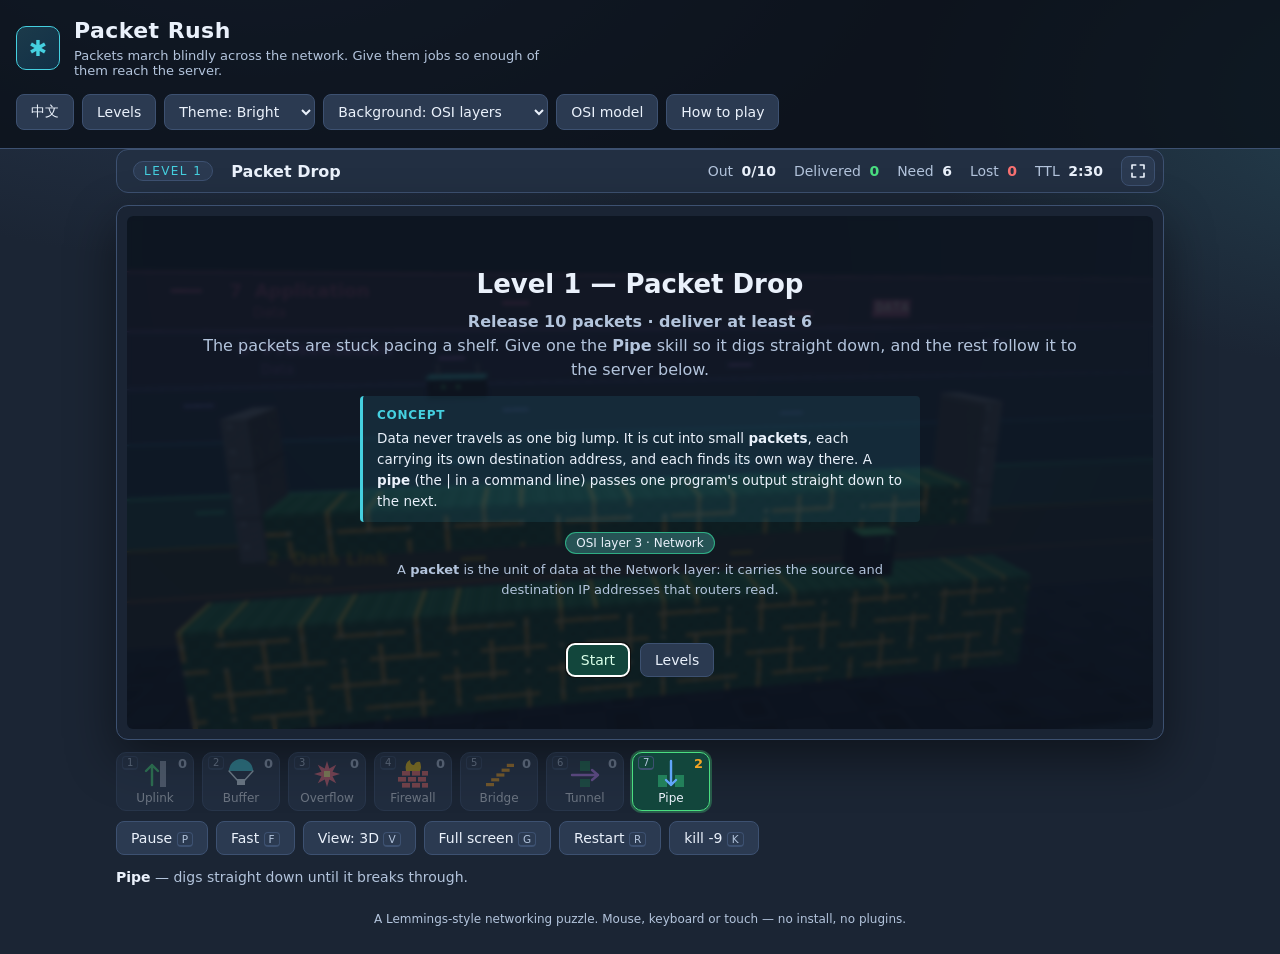
==== index.html @ 2b186463 "The protocol stack as the background The play area now sits on the OSI model by default: seven colou" ====
<!DOCTYPE html>
<html lang="en">
<head>
<meta charset="UTF-8">
<meta name="viewport" content="width=device-width, initial-scale=1.0, viewport-fit=cover">
<meta name="theme-color" content="#1b2534">
<meta name="mobile-web-app-capable" content="yes">
<meta name="apple-mobile-web-app-capable" content="yes">
<meta name="apple-mobile-web-app-status-bar-style" content="black-translucent">
<meta name="apple-mobile-web-app-title" content="Packet Rush">
<link rel="manifest" href="manifest.webmanifest">
<link rel="icon" href="icons/icon.svg" type="image/svg+xml">
<link rel="apple-touch-icon" href="icons/icon-180.png">
<title>Packet Rush — guide the packets to the server</title>
<link rel="stylesheet" href="css/base.css">
<link rel="stylesheet" href="css/game.css">
</head>
<body>

<header class="topbar">
  <div class="brand">
    <span class="logo">&#10033;</span>
    <div>
      <h1 data-t="app.title">Packet Rush</h1>
      <p data-t="app.tagline">Packets march blindly across the network. Give them jobs so enough of them reach the server.</p>
    </div>
  </div>
  <div class="topbar-actions">
    <button id="btn-lang" class="btn" title="Language / 语言">中文</button>
    <button id="btn-levels" class="btn" data-t="btn.levels">Levels</button>
    <label class="sr-only" for="theme-pick" data-t="theme.label">Theme</label>
    <select id="theme-pick" class="theme-pick" title="Theme">
      <option value="bright">Bright</option>
      <option value="dark">Dark</option>
      <option value="soft">Soft</option>
      <option value="energy">Energy</option>
      <option value="excited">Excited</option>
    </select>
    <label class="sr-only" for="backdrop-pick" data-t="bg.label">Background</label>
    <select id="backdrop-pick" class="theme-pick" title="Background">
      <option value="osi">OSI layers</option>
      <option value="tcpip">TCP/IP layers</option>
      <option value="datacentre">Data centre</option>
    </select>
    <button id="btn-osi" class="btn" data-t="btn.osi">OSI model</button>
    <button id="btn-help" class="btn" data-t="btn.help">How to play</button>
  </div>
</header>

<main class="rush">
  <div class="hud">
    <span id="hud-level" class="pill">Level 1</span>
    <strong id="hud-name" class="hud-name"></strong>
    <span class="hud-stat"><span data-t="hud.out">Out</span> <b id="hud-out">0</b></span>
    <span class="hud-stat"><span data-t="hud.in">Delivered</span> <b id="hud-in">0</b></span>
    <span class="hud-stat"><span data-t="hud.need">Need</span> <b id="hud-need">0</b></span>
    <span class="hud-stat"><span data-t="hud.lost">Lost</span> <b id="hud-lost">0</b></span>
    <span class="hud-stat"><span data-t="hud.ttl">TTL</span> <b id="hud-ttl">0:00</b></span>
    <button id="btn-full-hud" class="hud-full" type="button" title="Full screen" aria-label="Full screen">
      <svg viewBox="0 0 24 24" aria-hidden="true"><path class="fs-enter" d="M4 9V4h5M15 4h5v5M20 15v5h-5M9 20H4v-5"/><path class="fs-exit" d="M9 4v5H4M20 9h-5V4M15 20v-5h5M4 15h5v5"/></svg>
    </button>
  </div>

  <section class="stage rush-stage">
    <div id="viewport" class="viewport">
      <canvas id="world" width="800" height="400" aria-label="game world"></canvas>
      <canvas id="world3d" class="layer" width="800" height="400" aria-hidden="true" hidden></canvas>
      <canvas id="fx" class="layer fx" width="800" height="400" aria-hidden="true" hidden></canvas>
    </div>
    <div id="overlay" class="overlay hidden">
      <div class="overlay-card">
        <h2 id="ov-title"></h2>
        <p id="ov-goal"></p>
        <div id="ov-note" class="ov-note"></div>
        <div id="ov-osi" class="ov-osi"></div>
        <div id="ov-stats" class="ov-stats"></div>
        <div class="overlay-buttons">
          <button id="ov-primary" class="btn btn-primary"></button>
          <button id="ov-secondary" class="btn"></button>
        </div>
      </div>
    </div>
  </section>

  <div class="toolbar">
    <div id="skills" class="skills"></div>
    <div class="controls">
      <button id="btn-pause" class="btn ctl"><span data-t="ctl.pause">Pause</span> <kbd>P</kbd></button>
      <button id="btn-fast" class="btn ctl" aria-pressed="false"><span data-t="ctl.fast">Fast</span> <kbd>F</kbd></button>
      <button id="btn-view" class="btn ctl"><span>View: 3D</span> <kbd>V</kbd></button>
      <button id="btn-full" class="btn ctl" aria-pressed="false"><span data-t="ctl.full">Full screen</span> <kbd>G</kbd></button>
      <button id="btn-restart" class="btn ctl"><span data-t="ctl.restart">Restart</span> <kbd>R</kbd></button>
      <button id="btn-nuke" class="btn ctl nuke"><span data-t="ctl.nuke">kill -9</span> <kbd>K</kbd></button>
    </div>
  </div>

  <p id="skill-note" class="skill-note"></p>
  <p id="rotate-hint" class="rotate-hint" data-t="mobile.rotate">Turn your phone sideways for a bigger board.</p>
</main>

<dialog id="levels-dialog">
  <h2 data-t="levels.title">Levels</h2>
  <p class="muted" data-t="levels.sub">Deliver enough packets to unlock the next network.</p>
  <div id="level-list" class="level-list"></div>
  <form method="dialog"><button class="btn" data-t="btn.close">Close</button></form>
</dialog>

<dialog id="osi-dialog" class="osi-dialog">
  <h2 data-t="osi.title">The OSI model</h2>
  <p class="muted" data-t="osi.sub">Seven layers, each with one job. Data travels down the stack to be sent and back up to be received.</p>
  <ol id="osi-stack" class="osi-stack"></ol>
  <div id="osi-extra" class="osi-extra"></div>
  <h3 class="osi-h3" data-t="tcpip.title">The TCP/IP model</h3>
  <div class="tcpip-wrap"><table id="tcpip-table" class="tcpip-table"></table></div>
  <div id="tcpip-extra" class="osi-extra"></div>
  <div class="osi-source"><span data-t="osi.source">Background reading:</span><ul id="osi-links"></ul></div>
  <form method="dialog"><button class="btn" data-t="btn.close">Close</button></form>
</dialog>

<dialog id="help-dialog">
  <h2 data-t="help.title">How to play</h2>
  <p data-th="help.p1"></p>
  <p data-th="help.p2"></p>
  <p data-th="help.p3"></p>
  <div id="help-skills" class="help-skills"></div>
  <form method="dialog"><button class="btn" data-t="btn.close">Close</button></form>
</dialog>

<footer class="foot" data-t="foot.text">
  A Lemmings-style networking puzzle. Mouse, keyboard or touch &mdash; no install, no plugins.
</footer>

<script src="js/engine.js"></script>
<script src="js/levels.js"></script>
<script src="js/backdrop.js"></script>
<script src="js/layers.js"></script>
<script src="js/render3d.js"></script>
<script src="js/main.js"></script>
</body>
</html>
---- css/base.css ----
:root {
  /* bright is the default; body.theme-dark below restores the original night look */
  --bg: #1b2534;
  --panel: #222f42;
  --panel-2: #2b3a51;
  --line: #3d5171;
  --text: #eaf1fb;
  --muted: #b3c4dc;
  --cyan: #45d0e0;
  --green: #4ade80;
  --amber: #f5a524;
  --red: #f87171;
  --radius: 12px;
}

* { box-sizing: border-box; }

body {
  margin: 0;
  background:
    radial-gradient(1100px 600px at 20% -10%, #2b3c55 0%, transparent 60%),
    radial-gradient(900px 500px at 110% 10%, #24404f 0%, transparent 55%),
    var(--bg);
  color: var(--text);
  font-family: ui-sans-serif, system-ui, "Segoe UI", Roboto, sans-serif;
  min-height: 100vh;
}

h1, h2, h3 { margin: 0; line-height: 1.2; }
kbd {
  font: inherit;
  font-size: 0.75em;
  border: 1px solid var(--line);
  border-bottom-width: 2px;
  border-radius: 4px;
  padding: 0 4px;
  color: var(--muted);
}

/* ------------------------------------------------------------------ chrome */
body.theme-dark {
  --bg: #070b12;
  --panel: #101823;
  --panel-2: #16202e;
  --line: #24334a;
  --text: #dbe6f3;
  --muted: #8ea3bd;
  background:
    radial-gradient(1100px 600px at 20% -10%, #142033 0%, transparent 60%),
    radial-gradient(900px 500px at 110% 10%, #10202b 0%, transparent 55%),
    var(--bg);
}
body.theme-dark .stage { background: #0a0f18; }
body.theme-dark #board { background: #05080d; }

.topbar {
  display: flex;
  flex-wrap: wrap;
  gap: 16px;
  align-items: center;
  justify-content: space-between;
  padding: 18px clamp(16px, 4vw, 40px);
  border-bottom: 1px solid var(--line);
  background: rgba(9, 14, 22, 0.75);
}
.brand { display: flex; gap: 14px; align-items: center; }
.logo {
  display: grid;
  place-items: center;
  width: 44px; height: 44px;
  border-radius: 10px;
  background: linear-gradient(140deg, #1b3a4a, #123047);
  border: 1px solid var(--cyan);
  color: var(--cyan);
  font-size: 22px;
}
.topbar h1 { font-size: 22px; letter-spacing: 0.02em; }
.topbar p { margin: 4px 0 0; color: var(--muted); font-size: 13px; max-width: 60ch; }
.topbar-actions { display: flex; gap: 8px; flex-wrap: wrap; }

.btn {
  font: inherit;
  font-size: 14px;
  color: var(--text);
  background: var(--panel-2);
  border: 1px solid var(--line);
  border-radius: 8px;
  padding: 8px 14px;
  cursor: pointer;
  transition: border-color .15s, background .15s, transform .05s;
}
.btn:hover { border-color: var(--cyan); background: #1b2838; }
.btn:active { transform: translateY(1px); }
.btn-primary { background: #12463c; border-color: var(--green); color: #d9ffe9; }
.btn-primary:hover { background: #15594b; border-color: var(--green); }

/* ------------------------------------------------------------------- stage */
.shell {
  display: grid;
  grid-template-columns: minmax(320px, 560px) minmax(260px, 340px);
  gap: 22px;
  justify-content: center;
  align-items: start;
  padding: 22px clamp(12px, 3vw, 40px);
}
.stage {
  position: relative;
  background: #1a2434;
  border: 1px solid var(--line);
  border-radius: var(--radius);
  padding: 10px;
  box-shadow: 0 18px 50px rgba(0, 0, 0, .45);
}
#board {
  display: block;
  width: 100%;
  height: auto;
  aspect-ratio: 1 / 1;
  image-rendering: auto;
  border-radius: 6px;
  background: #1a2434;
  touch-action: none;
}

.overlay {
  position: absolute;
  inset: 10px;
  display: grid;
  place-items: center;
  overflow-y: auto;
  background: rgba(12, 18, 28, .86);
  border-radius: 6px;
  backdrop-filter: blur(2px);
}
.overlay.hidden { display: none; }
.overlay-card {
  text-align: center;
  padding: 20px;
  max-width: 92%;
  max-height: 100%;
  overflow-y: auto;
}
.overlay-card h2 { font-size: 26px; margin-bottom: 10px; }
.overlay-card p { color: var(--muted); margin: 0 0 14px; line-height: 1.5; }
.ov-stats {
  display: flex;
  gap: 18px;
  justify-content: center;
  margin-bottom: 16px;
  color: var(--text);
  font-size: 14px;
  flex-wrap: wrap;
}
.ov-stats b { color: var(--cyan); }
.overlay-buttons { display: flex; gap: 10px; justify-content: center; flex-wrap: wrap; }

/* ------------------------------------------------------------------- panel */
.panel {
  background: var(--panel);
  border: 1px solid var(--line);
  border-radius: var(--radius);
  padding: 18px;
  display: grid;
  gap: 16px;
  align-content: start;
}
.panel-head { display: grid; gap: 6px; }
.pill {
  justify-self: start;
  font-size: 11px;
  letter-spacing: .12em;
  text-transform: uppercase;
  color: var(--cyan);
  border: 1px solid #1d4653;
  background: #0e2530;
  border-radius: 999px;
  padding: 3px 10px;
}
.panel h2 { font-size: 19px; }

.gauges { display: grid; grid-template-columns: repeat(3, 1fr); gap: 8px; }
.gauge {
  background: var(--panel-2);
  border: 1px solid var(--line);
  border-radius: 10px;
  padding: 8px 10px;
  display: grid;
  gap: 2px;
}
.gauge-label { font-size: 11px; color: var(--muted); text-transform: uppercase; letter-spacing: .08em; }
.gauge strong { font-size: 18px; font-variant-numeric: tabular-nums; }
.gauge.warn strong { color: var(--red); }

.socket-state {
  font-size: 13px;
  padding: 8px 10px;
  border-radius: 8px;
  border: 1px dashed var(--line);
  color: var(--muted);
}
.socket-state.ready {
  border-style: solid;
  border-color: var(--green);
  color: #c9ffe0;
  background: #0f2e22;
}

.belt h3, .hint-box h3 {
  font-size: 11px;
  letter-spacing: .12em;
  text-transform: uppercase;
  color: var(--muted);
  margin-bottom: 8px;
}
.inventory { display: flex; flex-wrap: wrap; gap: 8px; }
.inventory .empty { color: var(--muted); font-size: 13px; }
.chip {
  display: flex;
  align-items: center;
  gap: 6px;
  font-size: 12px;
  background: var(--panel-2);
  border: 1px solid var(--line);
  border-radius: 999px;
  padding: 4px 10px 4px 4px;
}
.chip canvas { width: 22px; height: 22px; }
.chip b { color: var(--cyan); }

.hint-box {
  background: var(--panel-2);
  border: 1px solid var(--line);
  border-left: 3px solid var(--cyan);
  border-radius: 8px;
  padding: 10px 12px;
}
.hint-box p { margin: 0; font-size: 13px; line-height: 1.5; color: var(--text); }
.hint-box.live { border-left-color: var(--amber); background: #21201a; }

.toast {
  margin: 0;
  min-height: 18px;
  font-size: 13px;
  color: var(--green);
  transition: opacity .3s;
}
.panel-buttons { display: flex; gap: 8px; }
.panel-buttons .btn { flex: 1; }

/* --------------------------------------------------------------- touch pad */
.dpad { display: none; justify-content: center; padding: 2px 0 4px; }
.dpad-row { display: flex; gap: 10px; }
.dpad-btn {
  width: 62px; height: 62px;
  font-size: 20px;
  color: var(--text);
  background: var(--panel-2);
  border: 1px solid var(--line);
  border-radius: 12px;
  cursor: pointer;
  touch-action: manipulation;
}
.dpad-btn:active { background: #22344a; }

/* ---------------------------------------------------------------- dialogs */
dialog {
  border: 1px solid var(--line);
  border-radius: var(--radius);
  background: var(--panel);
  color: var(--text);
  max-width: 640px;
  width: calc(100% - 32px);
  padding: 22px;
}
dialog::backdrop { background: rgba(4, 7, 12, .72); }
dialog h2 { margin-bottom: 8px; }
dialog p { color: var(--muted); line-height: 1.55; font-size: 14px; }
dialog p strong { color: var(--text); }
.muted { color: var(--muted); }

.level-list { display: grid; grid-template-columns: repeat(auto-fill, minmax(150px, 1fr)); gap: 10px; margin: 14px 0 18px; }
.level-card {
  text-align: left;
  background: var(--panel-2);
  border: 1px solid var(--line);
  border-radius: 10px;
  padding: 10px 12px;
  cursor: pointer;
  color: var(--text);
  font: inherit;
}
.level-card:hover:not(:disabled) { border-color: var(--cyan); }
.level-card:disabled { opacity: .45; cursor: not-allowed; }
.level-card .n { font-size: 11px; color: var(--muted); letter-spacing: .1em; text-transform: uppercase; }
.level-card .t { display: block; font-size: 14px; margin: 2px 0 4px; }
.level-card .best { font-size: 11px; color: var(--green); }

.legend { display: grid; grid-template-columns: repeat(auto-fill, minmax(190px, 1fr)); gap: 10px; margin: 16px 0; }
.legend-item { display: flex; gap: 10px; align-items: center; font-size: 12.5px; }
.legend-item canvas { width: 34px; height: 34px; border-radius: 6px; flex: none; }
.legend-item span b { display: block; color: var(--text); }
.legend-item span { color: var(--muted); line-height: 1.35; }

.foot {
  text-align: center;
  color: var(--muted);
  font-size: 12px;
  padding: 8px 16px 28px;
}

@media (max-width: 900px) {
  .shell { grid-template-columns: minmax(0, 560px); }
  .dpad { display: flex; flex-direction: column; align-items: center; gap: 10px; }
}

/* ------------------------------------------------------------- build spec */
.spec-list { display: grid; gap: 6px; }
.spec-row {
  display: flex;
  align-items: center;
  gap: 8px;
  font-size: 12.5px;
  padding: 3px 8px 3px 3px;
  border: 1px solid var(--line);
  border-radius: 8px;
  background: var(--panel-2);
}
.spec-row canvas { width: 26px; height: 26px; flex: none; }
.spec-row .n { flex: 1; }
.spec-row .q { font-variant-numeric: tabular-nums; color: var(--muted); }
.spec-row.done { border-color: #1f6f4a; background: #10261f; }
.spec-row.done .q { color: var(--green); }
.spec-row.done .n { color: #c9ffe0; }

.toast.bad { color: var(--red); }

/* -------------------------------------------------------- win boot screen */
.boot {
  text-align: left;
  font: 13px/1.5 ui-monospace, SFMono-Regular, Menlo, monospace;
  color: var(--green);
  background: #04120b;
  border: 1px solid #1f6f4a;
  border-radius: 8px;
  padding: 12px 14px;
  margin: 0 auto 14px;
  max-width: 380px;
  min-height: 120px;
  max-height: 34vh;
  white-space: pre-wrap;
  overflow: auto;
}
.boot.hidden { display: none; }
.overlay-card .stars, .stars { margin: 0 0 12px; font-size: 22px; letter-spacing: 4px; color: var(--amber); min-height: 26px; }
.level-card .stars { color: var(--amber); font-size: 13px; letter-spacing: 2px; margin: 0; min-height: 0; }

/* --------------------------------------------------------------- full screen */
body.fs { overflow: hidden; }
body.fs .topbar { padding: 8px clamp(12px, 3vw, 28px); }
body.fs .topbar p { display: none; }
body.fs .topbar h1 { font-size: 17px; }
body.fs .logo { width: 34px; height: 34px; font-size: 17px; }
body.fs .foot { display: none; }
body.fs .shell {
  grid-template-columns: auto minmax(260px, 340px);
  align-items: center;
  justify-content: center;
  gap: 16px;
  padding: 12px clamp(10px, 2vw, 28px);
}
body.fs .stage { padding: 8px; }
body.fs #board {
  width: auto;
  max-width: none;
  height: min(calc(100vh - 116px), calc(100vw - 420px));
}
body.fs .panel { max-height: calc(100vh - 96px); overflow-y: auto; }

@media (max-width: 900px) {
  body.fs { overflow: auto; }
  body.fs .shell { grid-template-columns: minmax(0, 1fr); }
  body.fs #board { height: min(calc(100vh - 300px), calc(100vw - 44px)); }
  body.fs .panel { max-height: none; }
}

/* ------------------------------------------------------- knowledge cards */
.note-box .field-note { font-size: 12.5px; line-height: 1.55; color: var(--muted); }
.field-note.filled {
  color: var(--text);
  background: var(--panel-2);
  border: 1px solid var(--line);
  border-left: 3px solid var(--amber);
  border-radius: 8px;
  padding: 9px 11px;
}
.field-note .fn-head { display: flex; align-items: center; gap: 8px; margin-bottom: 5px; }
.field-note .fn-head canvas { width: 26px; height: 26px; flex: none; }
.field-note .fn-head b { color: var(--amber); font-size: 13px; }

.know-list { display: grid; gap: 16px; margin: 14px 0 18px; max-height: 60vh; overflow-y: auto; }
.know-group h3 {
  font-size: 11px; letter-spacing: .12em; text-transform: uppercase;
  color: var(--cyan); margin-bottom: 8px;
}
.know-row {
  display: flex; gap: 12px; align-items: flex-start;
  padding: 9px 0; border-top: 1px solid var(--line);
}
.know-row canvas { width: 38px; height: 38px; flex: none; }
.know-row .kn { font-size: 13px; }
.know-row .kn b { display: block; color: var(--text); margin-bottom: 3px; }
.know-row .kn span { color: var(--muted); line-height: 1.55; font-size: 12.5px; }

/* ------------------------------------------------------- knowledge check */
.quiz { text-align: left; max-width: 420px; margin: 0 auto 14px; }
.quiz h3 { font-size: 11px; letter-spacing: .12em; text-transform: uppercase; color: var(--cyan); margin-bottom: 8px; }
.quiz .q { font-size: 13px; color: var(--text); line-height: 1.55; margin: 0 0 10px; }
.quiz-options { display: grid; gap: 6px; }
.quiz-options .btn { text-align: left; }
.quiz-options .btn.right { border-color: var(--green); background: #10261f; }
.quiz-options .btn.wrong { border-color: var(--red); background: #2a1414; }
.quiz-verdict { font-size: 12.5px; margin: 10px 0 0; color: var(--muted); }

body.lang-zh .boot { font-family: ui-monospace, "Noto Sans Mono CJK SC", monospace; }
---- css/game.css ----
/* Packet Rush — layered on top of base.css, which supplies the top bar,
   buttons, dialogs and the overlay. The colours are re-declared here as five
   themes (body.rush-<name>) so the page chrome follows the same palette the
   canvas is drawn with in js/main.js. */

body.rush-bright {
  --bg: #1b2534; --panel: #222f42; --panel-2: #2b3a51; --line: #3d5171;
  --text: #eaf1fb; --muted: #b3c4dc;
  --cyan: #45d0e0; --green: #4ade80; --amber: #f5a524; --red: #f87171;
  --glow-1: #2b3c55; --glow-2: #24404f; --bar: rgba(9, 14, 22, .75); --stage: #1a2434;
  --hover: #1b2838; --primary: #12463c; --primary-hover: #15594b; --primary-text: #d9ffe9;
  --overlay: rgba(12, 18, 28, .86); --backdrop: rgba(4, 7, 12, .72); --logo: linear-gradient(140deg, #1b3a4a, #123047);
  color-scheme: dark;
}
body.rush-dark {
  --bg: #070b12; --panel: #101823; --panel-2: #16202e; --line: #24334a;
  --text: #dbe6f3; --muted: #8ea3bd;
  --cyan: #45d0e0; --green: #4ade80; --amber: #f5a524; --red: #f87171;
  --glow-1: #142033; --glow-2: #10202b; --bar: rgba(4, 7, 12, .8); --stage: #0a0f18;
  --hover: #131d2b; --primary: #0f3a31; --primary-hover: #124a3e; --primary-text: #d9ffe9;
  --overlay: rgba(5, 8, 13, .88); --backdrop: rgba(0, 0, 0, .75); --logo: linear-gradient(140deg, #13303d, #0c2233);
  color-scheme: dark;
}
/* soft: pastel lavender, mint and peach on a pale ground */
body.rush-soft {
  --bg: #f3f0fa; --panel: #ffffff; --panel-2: #f1ecf8; --line: #dcd3ec;
  --text: #3b3552; --muted: #756d8f;
  --cyan: #6f8fe0; --green: #3fa37b; --amber: #d2803f; --red: #d0677a;
  --glow-1: #e6ecff; --glow-2: #fde6ee; --bar: rgba(255, 255, 255, .8); --stage: #ffffff;
  --hover: #ebe6fa; --primary: #dcf3e9; --primary-hover: #cbeedf; --primary-text: #1f5a42;
  --overlay: rgba(250, 248, 255, .9); --backdrop: rgba(60, 50, 90, .35); --logo: linear-gradient(140deg, #e3e9ff, #fbe3ee);
  color-scheme: light;
}
/* energy: deep teal with lime and hot orange */
body.rush-energy {
  --bg: #0c1c28; --panel: #122a3a; --panel-2: #183850; --line: #2a5878;
  --text: #f2faff; --muted: #a6c6dc;
  --cyan: #22d3ee; --green: #a3e635; --amber: #ff8f2e; --red: #ff4d6d;
  --glow-1: #10405a; --glow-2: #3b2a10; --bar: rgba(6, 20, 30, .8); --stage: #0f2433;
  --hover: #163247; --primary: #3a2508; --primary-hover: #4d3109; --primary-text: #ffe2c2;
  --overlay: rgba(8, 22, 32, .88); --backdrop: rgba(2, 10, 16, .75); --logo: linear-gradient(140deg, #ff8f2e, #22d3ee);
  color-scheme: dark;
}
/* excited: neon party, magenta and electric yellow on violet */
body.rush-excited {
  --bg: #170a2b; --panel: #221040; --panel-2: #2e1656; --line: #5a2a8e;
  --text: #fff0fb; --muted: #d4b4ea;
  --cyan: #ff4fd8; --green: #3dfcb4; --amber: #ffe14d; --red: #ff5470;
  --glow-1: #4a1570; --glow-2: #6b1450; --bar: rgba(20, 6, 38, .8); --stage: #1d0c36;
  --hover: #3a1a66; --primary: #4a1150; --primary-hover: #5e1666; --primary-text: #ffe0fa;
  --overlay: rgba(22, 8, 42, .88); --backdrop: rgba(10, 2, 22, .75); --logo: linear-gradient(140deg, #ff4fd8, #ffe14d);
  color-scheme: dark;
}

body[class*="rush-"] {
  background:
    radial-gradient(1100px 600px at 20% -10%, var(--glow-1) 0%, transparent 60%),
    radial-gradient(900px 500px at 110% 10%, var(--glow-2) 0%, transparent 55%),
    var(--bg);
  transition: background-color .3s ease, color .3s ease;
}
body[class*="rush-"] .topbar { background: var(--bar); }
body[class*="rush-"] .logo { background: var(--logo); }
body[class*="rush-"] .stage { background: var(--stage); }
body[class*="rush-"] .overlay { background: var(--overlay); }
body[class*="rush-"] .btn:hover { background: var(--hover); }
body[class*="rush-"] .btn-primary { background: var(--primary); color: var(--primary-text); }
body[class*="rush-"] .btn-primary:hover { background: var(--primary-hover); }
body[class*="rush-"] dialog::backdrop { background: var(--backdrop); }
body.rush-soft .stage { box-shadow: 0 18px 50px rgba(90, 70, 140, .18); }
body.rush-excited .logo { color: #170a2b; }

.theme-pick {
  font: inherit;
  font-size: 14px;
  color: var(--text);
  background: var(--panel-2);
  border: 1px solid var(--line);
  border-radius: 8px;
  padding: 8px 10px;
  cursor: pointer;
}
.theme-pick:hover, .theme-pick:focus-visible { border-color: var(--cyan); outline: none; }
.theme-pick option { background: var(--panel); color: var(--text); }

.rush {
  max-width: 1080px;
  margin: 0 auto;
  padding: 0 16px 16px;
  display: grid;
  gap: 12px;
}

.hud {
  display: flex;
  flex-wrap: wrap;
  align-items: center;
  gap: 8px 18px;
  background: var(--panel);
  border: 1px solid var(--line);
  border-radius: var(--radius);
  padding: 10px 16px;
  font-size: 14px;
}
.hud-name { font-size: 16px; margin-right: auto; }
.hud-stat { color: var(--muted); white-space: nowrap; }
.hud-stat b { color: var(--text); font-variant-numeric: tabular-nums; margin-left: 4px; }
#hud-in { color: var(--green); }
#hud-lost { color: var(--red); }
.pill {
  background: var(--panel-2);
  border: 1px solid var(--line);
  border-radius: 999px;
  padding: 2px 10px;
  font-size: 12px;
  color: var(--cyan);
}

.rush-stage { position: relative; padding: 10px; border-radius: var(--radius); }
.viewport { position: relative; }
.viewport .layer {
  position: absolute;
  inset: 0;
  width: 100%;
  height: 100%;
  border-radius: 6px;
}
.viewport .fx { pointer-events: none; }
#world3d { cursor: crosshair; touch-action: none; }
#world3d.orbiting { cursor: grabbing; }
body.view-3d #world { visibility: hidden; }
#world {
  display: block;
  width: 100%;
  height: auto;
  aspect-ratio: 2 / 1;
  border-radius: 6px;
  image-rendering: pixelated;
  cursor: crosshair;
  touch-action: manipulation;
}

.ov-note {
  text-align: left;
  max-width: 560px;
  margin: 0 auto 14px;
  padding: 10px 14px;
  border-left: 3px solid var(--cyan);
  background: color-mix(in srgb, var(--cyan) 10%, transparent);
  border-radius: 4px;
  font-size: 13.5px;
  line-height: 1.55;
  color: var(--text);
}
.ov-note:empty { display: none; }
.ov-note h4 { margin: 0 0 4px; font-size: 12px; letter-spacing: .06em; text-transform: uppercase; color: var(--cyan); }

.toolbar {
  display: flex;
  flex-wrap: wrap;
  gap: 10px;
  justify-content: space-between;
  align-items: stretch;
}
.skills { display: flex; flex-wrap: wrap; gap: 8px; }
.skill {
  position: relative;
  display: grid;
  justify-items: center;
  gap: 2px;
  width: 78px;
  padding: 6px 4px 5px;
  font: inherit;
  font-size: 12px;
  color: var(--text);
  background: var(--panel-2);
  border: 1px solid var(--line);
  border-radius: 10px;
  cursor: pointer;
}
.skill canvas { width: 30px; height: 30px; image-rendering: pixelated; }
.skill .count {
  position: absolute; top: 3px; right: 6px;
  font-weight: 700; font-size: 13px; color: var(--amber);
  font-variant-numeric: tabular-nums;
}
.skill kbd { position: absolute; top: 3px; left: 5px; font-size: 10px; }
.skill:hover { border-color: var(--cyan); }
.skill.selected { border-color: var(--green); background: var(--primary); box-shadow: 0 0 0 2px color-mix(in srgb, var(--green) 30%, transparent); }
.skill.empty { opacity: .38; }
.skill.empty .count { color: var(--muted); }

.controls { display: flex; flex-wrap: wrap; gap: 8px; align-items: center; }
.ctl[aria-pressed="true"] { border-color: var(--amber); color: var(--amber); }
.nuke:hover { border-color: var(--red); color: var(--red); }
.nuke.armed { border-color: var(--red); background: color-mix(in srgb, var(--red) 22%, var(--panel)); color: var(--text); }

.skill-note {
  margin: 0;
  min-height: 1.5em;
  color: var(--muted);
  font-size: 14px;
  line-height: 1.5;
}
.skill-note b { color: var(--text); }

.ov-osi { display: flex; flex-wrap: wrap; gap: 6px; justify-content: center; margin: -4px auto 14px; max-width: 560px; }
.ov-osi:empty { display: none; }
.osi-chip {
  font: inherit; font-size: 12px; cursor: pointer;
  color: var(--text);
  background: color-mix(in srgb, var(--layer) 22%, var(--panel));
  border: 1px solid color-mix(in srgb, var(--layer) 70%, transparent);
  border-radius: 999px;
  padding: 3px 10px;
}
.osi-chip:hover, .osi-chip:focus-visible { background: color-mix(in srgb, var(--layer) 38%, var(--panel)); outline: none; }
.ov-osi-why { flex-basis: 100%; margin: 4px 0 0; font-size: 13px; color: var(--muted); line-height: 1.5; }

.osi-dialog { max-width: 720px; }
.osi-stack { list-style: none; margin: 14px 0; padding: 0; display: grid; gap: 6px; }
.osi-layer {
  display: grid;
  grid-template-columns: 44px minmax(0, 1fr);
  gap: 12px;
  align-items: start;
  padding: 10px 12px;
  border-radius: 10px;
  background: color-mix(in srgb, var(--layer) 14%, var(--panel-2));
  border: 1px solid color-mix(in srgb, var(--layer) 45%, transparent);
  border-left: 4px solid var(--layer);
}
.osi-layer.focus { box-shadow: 0 0 0 2px var(--layer); }
.osi-num {
  display: grid; place-items: center;
  width: 36px; height: 36px; border-radius: 8px;
  font-weight: 700; font-size: 17px; font-variant-numeric: tabular-nums;
  background: var(--layer); color: #0b1020;
}
.osi-head { display: flex; flex-wrap: wrap; gap: 4px 10px; align-items: baseline; }
.osi-head strong { font-size: 15px; }
.osi-pdu { font-size: 11px; letter-spacing: .06em; text-transform: uppercase; color: var(--muted); }
.osi-job { margin: 3px 0 2px; font-size: 13.5px; color: var(--text); line-height: 1.45; }
.osi-eg { font-size: 12px; color: var(--muted); font-family: ui-monospace, "SFMono-Regular", Menlo, monospace; }
.osi-levels { margin-top: 5px; display: flex; flex-wrap: wrap; gap: 5px; }
.osi-levels span { font-size: 11.5px; padding: 1px 8px; border-radius: 999px; border: 1px solid var(--line); color: var(--muted); }
.osi-extra { display: grid; gap: 8px; font-size: 13.5px; line-height: 1.55; color: var(--muted); }
.osi-extra p { margin: 0; }
.osi-extra b { color: var(--text); }
.osi-h3 { margin: 18px 0 8px; font-size: 16px; }
.tcpip-wrap { overflow-x: auto; margin-bottom: 10px; }
.tcpip-table { width: 100%; border-collapse: collapse; font-size: 13px; }
.tcpip-table th, .tcpip-table td { text-align: left; padding: 7px 8px; border-bottom: 1px solid var(--line); vertical-align: top; }
.tcpip-table th { font-size: 11px; letter-spacing: .06em; text-transform: uppercase; color: var(--muted); font-weight: 600; }
.tcpip-table td:first-child { font-weight: 600; color: var(--text); white-space: nowrap; }
.tcpip-table td { color: var(--muted); }
.tcpip-table .osi-dots { display: flex; gap: 3px; }
.tcpip-table .osi-dots span {
  display: grid; place-items: center; width: 20px; height: 20px; border-radius: 5px;
  font-size: 11px; font-weight: 700; color: #0b1020; background: var(--layer);
}
.osi-source { font-size: 13px; margin-top: 14px; color: var(--muted); }
.osi-source ul { margin: 4px 0 0; padding-left: 18px; }
.osi-source a { color: var(--cyan); word-break: break-word; }

.help-skills { display: grid; gap: 8px; margin: 10px 0 16px; }
.help-skill { display: grid; grid-template-columns: 34px 1fr; gap: 10px; align-items: center; font-size: 13.5px; color: var(--muted); }
.help-skill canvas { width: 30px; height: 30px; image-rendering: pixelated; }
.help-skill b { color: var(--text); }

.level-card .lv-best { font-size: 12px; color: var(--muted); }
.level-card.locked { opacity: .45; cursor: not-allowed; }

@media (max-width: 640px) {
  .skill { width: 64px; font-size: 11px; }
  .hud { font-size: 13px; gap: 6px 12px; }
}

.sr-only {
  position: absolute; width: 1px; height: 1px; padding: 0; margin: -1px;
  overflow: hidden; clip: rect(0 0 0 0); white-space: nowrap; border: 0;
}

/* ------------------------------------------------------------ phones -- */
/* Touch: no tap flash, no text selection when tapping fast, bigger targets,
   and no keyboard hints nobody can press. */
.skill, .ctl, .theme-pick, .osi-chip, .viewport { -webkit-tap-highlight-color: transparent; }
.toolbar, .hud, .viewport { -webkit-user-select: none; user-select: none; }
@media (pointer: coarse) {
  kbd { display: none; }
  .skill { min-height: 56px; }
  .ctl, .theme-pick, .topbar .btn { min-height: 40px; }
}

.rotate-hint { display: none; margin: 0; font-size: 13px; color: var(--muted); text-align: center; }
#btn-full[hidden] { display: none; }

/* safe areas on notched phones */
.topbar { padding-left: max(16px, env(safe-area-inset-left)); padding-right: max(16px, env(safe-area-inset-right)); }
.rush { padding-left: max(16px, env(safe-area-inset-left)); padding-right: max(16px, env(safe-area-inset-right)); padding-bottom: max(16px, env(safe-area-inset-bottom)); }

/* On small screens a level card needs the whole screen, not the board's
   190 px, so the overlay becomes a full-screen sheet. */
@media (max-width: 700px), (max-height: 520px) {
  .overlay {
    position: fixed;
    inset: 0;
    z-index: 40;
    border-radius: 0;
    padding: env(safe-area-inset-top) env(safe-area-inset-right) env(safe-area-inset-bottom) env(safe-area-inset-left);
  }
  .overlay-card { max-width: 640px; padding: 16px; }
  .overlay-card h2 { font-size: 21px; }
  .overlay-buttons .btn { min-width: 120px; min-height: 44px; }
}

/* Portrait phone: compact header, skills on a tidy grid, a nudge to rotate. */
@media (max-width: 600px) {
  .topbar { gap: 10px; padding-top: 10px; padding-bottom: 10px; }
  .topbar .brand p { display: none; }
  .topbar h1 { font-size: 18px; }
  .logo { width: 34px; height: 34px; font-size: 17px; }
  .topbar-actions { gap: 6px; }
  .topbar-actions .btn, .theme-pick { font-size: 13px; padding: 7px 10px; }
  .rush { gap: 10px; }
  .hud { padding: 8px 12px; gap: 4px 12px; font-size: 12.5px; }
  .hud-name { flex-basis: 100%; order: -1; margin: 0; font-size: 15px; }
  .rush-stage { padding: 6px; }
  .skills { display: grid; grid-template-columns: repeat(4, minmax(0, 1fr)); width: 100%; gap: 6px; }
  .skill { width: auto; padding: 5px 2px; font-size: 11px; }
  .controls { display: grid; grid-template-columns: repeat(3, minmax(0, 1fr)); width: 100%; gap: 6px; }
  .ctl { padding: 8px 6px; font-size: 13px; }
  .skill-note { font-size: 13px; }
  .foot { font-size: 11px; }
}
@media (max-width: 600px) and (orientation: portrait) and (pointer: coarse) {
  .rotate-hint { display: block; }
}

/* Landscape phone and full screen: the screen is short and wide, so the
   board takes the left and the toolbar becomes a column on the right. The
   board is sized from the height left over, --chrome being everything above
   and around it. */
@media (max-height: 520px) and (orientation: landscape) {
  .topbar { padding-top: 4px; padding-bottom: 4px; gap: 8px; }
  .topbar .brand p, .foot, .skill-note, .rotate-hint { display: none; }
  .topbar h1 { font-size: 15px; }
  .logo { width: 28px; height: 28px; font-size: 14px; border-radius: 8px; }
  .topbar-actions { gap: 5px; }
  .topbar-actions .btn, .theme-pick { font-size: 12px; padding: 4px 8px; min-height: 30px; }
  .rush { --chrome: 100px; gap: 6px; padding-top: 6px; }
  .hud { padding: 3px 10px; font-size: 12px; gap: 2px 12px; border-radius: 8px; }
  .hud-name { font-size: 13px; }
  .hud .pill { font-size: 10px; padding: 1px 8px; }
}
@media (orientation: landscape) {
  body.fullscreen .rush { --chrome: 60px; }
}
@media (max-height: 520px) and (orientation: landscape) {
  .rush { max-width: none; grid-template-columns: minmax(0, 1fr) clamp(190px, 26vw, 270px); align-items: start; }
}
@media (orientation: landscape) {
  body.fullscreen .rush { max-width: none; grid-template-columns: minmax(0, 1fr) clamp(200px, 22vw, 300px); align-items: start; }
}
@media (max-height: 520px) and (orientation: landscape) {
  .rush > .hud { grid-column: 1 / -1; }
  .rush > .rush-stage { grid-column: 1; grid-row: 2; padding: 4px; }
  .rush > .toolbar { grid-column: 2; grid-row: 2; flex-direction: column; flex-wrap: nowrap; gap: 6px; }
  .rush .skills { display: grid; grid-template-columns: repeat(3, minmax(0, 1fr)); width: 100%; gap: 4px; }
  .rush .skill { width: auto; min-height: 0; padding: 3px 2px 2px; font-size: 9.5px; }
  .rush .skill canvas { width: 22px; height: 22px; }
  .rush .skill .count { font-size: 11px; top: 1px; right: 4px; }
  .rush .controls { display: grid; grid-template-columns: repeat(2, minmax(0, 1fr)); width: 100%; gap: 4px; }
  .rush .ctl { padding: 5px 6px; font-size: 12px; min-height: 30px; }
  .viewport, #world { width: min(100%, calc((100dvh - var(--chrome)) * 2)); margin: 0 auto; }
}
@media (orientation: landscape) {
  body.fullscreen .rush > .hud { grid-column: 1 / -1; }
  body.fullscreen .rush > .rush-stage { grid-column: 1; grid-row: 2; }
  body.fullscreen .rush > .toolbar { grid-column: 2; grid-row: 2; flex-direction: column; flex-wrap: nowrap; }
  body.fullscreen .skills { display: grid; grid-template-columns: repeat(3, minmax(0, 1fr)); width: 100%; }
  body.fullscreen .skill { width: auto; }
  body.fullscreen .controls { display: grid; grid-template-columns: repeat(2, minmax(0, 1fr)); width: 100%; }
  body.fullscreen .viewport, body.fullscreen #world { width: min(100%, calc((100dvh - var(--chrome, 60px)) * 2)); margin: 0 auto; }
}

/* Full screen — the browser's own, or on iPhones (which do not let pages go
   full screen) an immersive mode that simply gives the game the whole page.
   The menu bar goes; the Exit button in the toolbar brings it back. */
body.fullscreen { min-height: 100dvh; }
body.fullscreen .topbar, body.fullscreen .foot, body.fullscreen .rotate-hint, body.fullscreen .skill-note { display: none; }
body.fullscreen .rush { padding-top: max(8px, env(safe-area-inset-top)); padding-bottom: max(8px, env(safe-area-inset-bottom)); }
body.fullscreen #btn-full { border-color: var(--cyan); color: var(--cyan); }
body.fullscreen.pseudo-fs { overflow: hidden; }
body.fullscreen .rush { min-height: 100dvh; align-content: center; }

/* Full-screen toggle at the end of the status bar, always in reach. */
.hud-full {
  display: grid; place-items: center;
  width: 34px; height: 30px; margin: -4px -8px -4px 0; padding: 0;
  color: var(--text); background: var(--panel-2);
  border: 1px solid var(--line); border-radius: 8px; cursor: pointer;
  -webkit-tap-highlight-color: transparent;
}
.hud-full:hover, .hud-full:focus-visible { border-color: var(--cyan); color: var(--cyan); outline: none; }
.hud-full svg { width: 18px; height: 18px; fill: none; stroke: currentColor; stroke-width: 2.2; stroke-linecap: round; stroke-linejoin: round; }
.hud-full .fs-exit, body.fullscreen .hud-full .fs-enter { display: none; }
body.fullscreen .hud-full .fs-exit { display: inline; }
body.fullscreen .hud-full { border-color: var(--cyan); color: var(--cyan); }
@media (pointer: coarse) { .hud-full { width: 40px; height: 36px; } }

/* Immersive fallback when the browser (or the page hosting the game) refuses
   real full screen: a fixed layer over the whole viewport. */
body.pseudo-fs .rush {
  position: fixed;
  inset: 0;
  z-index: 30;
  overflow-y: auto;
  background:
    radial-gradient(1100px 600px at 20% -10%, var(--glow-1) 0%, transparent 60%),
    radial-gradient(900px 500px at 110% 10%, var(--glow-2) 0%, transparent 55%),
    var(--bg);
}
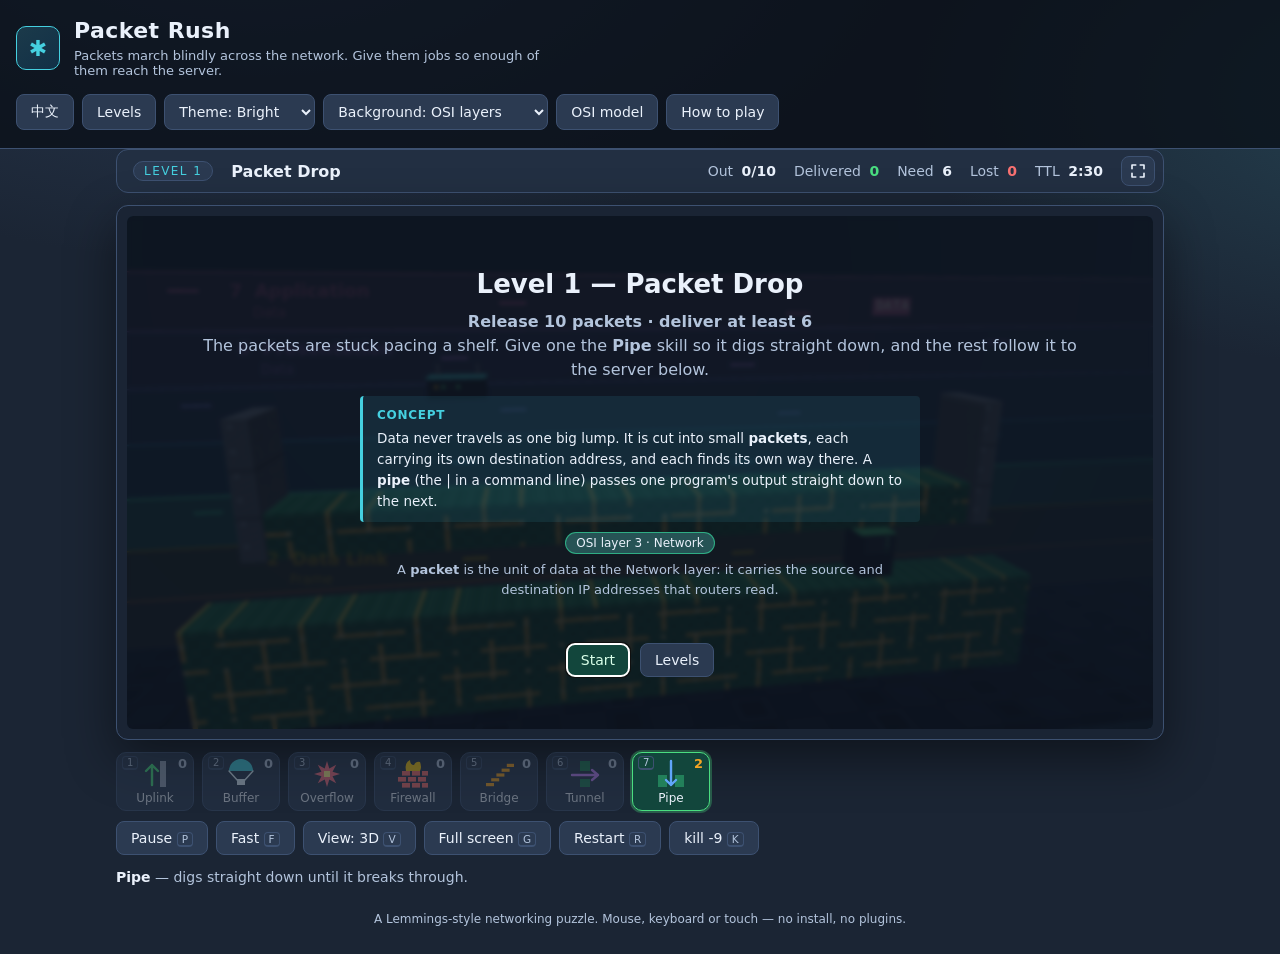
==== commit 656b7f8f: "Packet types and enemies: TCP, UDP, a botnet and a man in the middle Packet types (levels may set ty" ====
--- a/index.html
+++ b/index.html
@@ -55,6 +55,8 @@
     <span class="hud-stat"><span data-t="hud.in">Delivered</span> <b id="hud-in">0</b></span>
     <span class="hud-stat"><span data-t="hud.need">Need</span> <b id="hud-need">0</b></span>
     <span class="hud-stat"><span data-t="hud.lost">Lost</span> <b id="hud-lost">0</b></span>
+    <span class="hud-stat" id="hud-resent-box" hidden><span data-t="hud.resent">Resent</span> <b id="hud-resent">0</b></span>
+    <span class="hud-stat" id="hud-server-box" hidden><span data-t="hud.server">Server</span> <b id="hud-server">online</b></span>
     <span class="hud-stat"><span data-t="hud.ttl">TTL</span> <b id="hud-ttl">0:00</b></span>
     <button id="btn-full-hud" class="hud-full" type="button" title="Full screen" aria-label="Full screen">
       <svg viewBox="0 0 24 24" aria-hidden="true"><path class="fs-enter" d="M4 9V4h5M15 4h5v5M20 15v5h-5M9 20H4v-5"/><path class="fs-exit" d="M9 4v5H4M20 9h-5V4M15 20v-5h5M4 15h5v5"/></svg>
@@ -122,6 +124,7 @@
   <p data-th="help.p1"></p>
   <p data-th="help.p2"></p>
   <p data-th="help.p3"></p>
+  <p data-th="help.p4"></p>
   <div id="help-skills" class="help-skills"></div>
   <form method="dialog"><button class="btn" data-t="btn.close">Close</button></form>
 </dialog>
--- a/css/game.css
+++ b/css/game.css
@@ -107,6 +107,9 @@
 .hud-stat b { color: var(--text); font-variant-numeric: tabular-nums; margin-left: 4px; }
 #hud-in { color: var(--green); }
 #hud-lost { color: var(--red); }
+#hud-resent { color: #93c5fd; }
+#hud-server.down { color: var(--red); }
+.hud-stat[hidden] { display: none; }
 .pill {
   background: var(--panel-2);
   border: 1px solid var(--line);
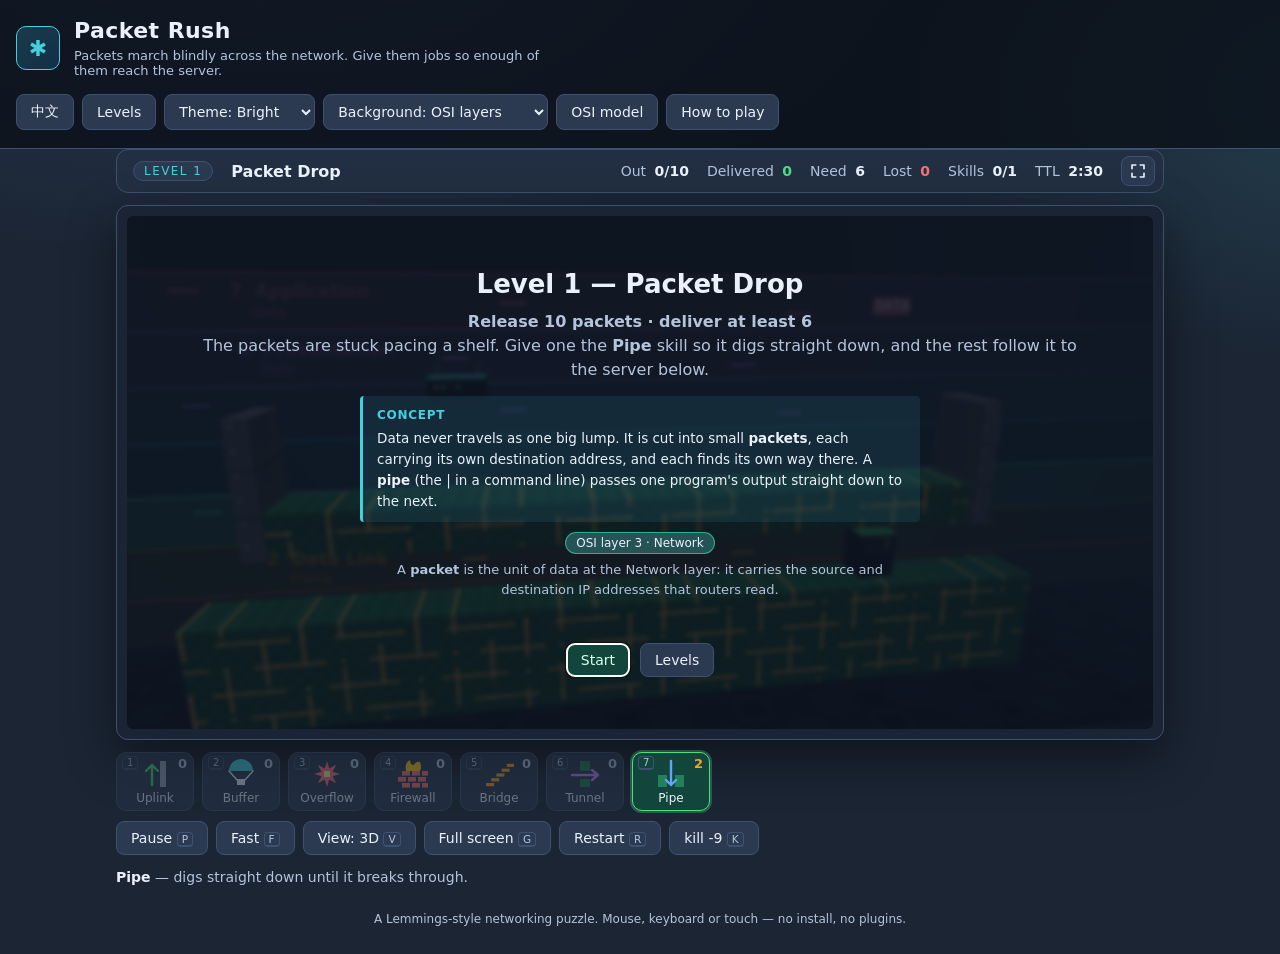
==== commit 6f104636: "Stars, a daily challenge, routing and congestion Stars: one for finishing, two for delivering par.sa" ====
--- a/index.html
+++ b/index.html
@@ -55,6 +55,7 @@
     <span class="hud-stat"><span data-t="hud.in">Delivered</span> <b id="hud-in">0</b></span>
     <span class="hud-stat"><span data-t="hud.need">Need</span> <b id="hud-need">0</b></span>
     <span class="hud-stat"><span data-t="hud.lost">Lost</span> <b id="hud-lost">0</b></span>
+    <span class="hud-stat"><span data-t="hud.skills">Skills</span> <b id="hud-skills">0</b></span>
     <span class="hud-stat" id="hud-resent-box" hidden><span data-t="hud.resent">Resent</span> <b id="hud-resent">0</b></span>
     <span class="hud-stat" id="hud-server-box" hidden><span data-t="hud.server">Server</span> <b id="hud-server">online</b></span>
     <span class="hud-stat"><span data-t="hud.ttl">TTL</span> <b id="hud-ttl">0:00</b></span>
@@ -75,6 +76,7 @@
         <p id="ov-goal"></p>
         <div id="ov-note" class="ov-note"></div>
         <div id="ov-osi" class="ov-osi"></div>
+        <p id="ov-stars" class="ov-stars" aria-live="polite"></p>
         <div id="ov-stats" class="ov-stats"></div>
         <div class="overlay-buttons">
           <button id="ov-primary" class="btn btn-primary"></button>
@@ -91,6 +93,11 @@
       <button id="btn-fast" class="btn ctl" aria-pressed="false"><span data-t="ctl.fast">Fast</span> <kbd>F</kbd></button>
       <button id="btn-view" class="btn ctl"><span>View: 3D</span> <kbd>V</kbd></button>
       <button id="btn-full" class="btn ctl" aria-pressed="false"><span data-t="ctl.full">Full screen</span> <kbd>G</kbd></button>
+      <span id="rate-box" class="rate-box" hidden>
+        <button id="btn-rate-down" class="btn ctl" aria-label="Release slower">−</button>
+        <span class="rate-read"><span data-t="ctl.rate">Rate</span> <b id="rate-val">1.0s</b></span>
+        <button id="btn-rate-up" class="btn ctl" aria-label="Release faster">+</button>
+      </span>
       <button id="btn-restart" class="btn ctl"><span data-t="ctl.restart">Restart</span> <kbd>R</kbd></button>
       <button id="btn-nuke" class="btn ctl nuke"><span data-t="ctl.nuke">kill -9</span> <kbd>K</kbd></button>
     </div>
@@ -103,6 +110,7 @@
 <dialog id="levels-dialog">
   <h2 data-t="levels.title">Levels</h2>
   <p class="muted" data-t="levels.sub">Deliver enough packets to unlock the next network.</p>
+  <div id="daily" class="daily"></div>
   <div id="level-list" class="level-list"></div>
   <form method="dialog"><button class="btn" data-t="btn.close">Close</button></form>
 </dialog>
--- a/css/game.css
+++ b/css/game.css
@@ -195,6 +195,11 @@
 
 .controls { display: flex; flex-wrap: wrap; gap: 8px; align-items: center; }
 .ctl[aria-pressed="true"] { border-color: var(--amber); color: var(--amber); }
+.rate-box { display: inline-flex; align-items: center; gap: 4px; }
+.rate-box[hidden] { display: none; }
+.rate-box .ctl { min-width: 34px; font-size: 16px; font-weight: 700; padding-left: 8px; padding-right: 8px; }
+.rate-read { font-size: 12px; color: var(--muted); text-align: center; line-height: 1.1; min-width: 44px; }
+.rate-read b { display: block; color: var(--amber); font-size: 14px; font-variant-numeric: tabular-nums; }
 .nuke:hover { border-color: var(--red); color: var(--red); }
 .nuke.armed { border-color: var(--red); background: color-mix(in srgb, var(--red) 22%, var(--panel)); color: var(--text); }
 
@@ -272,6 +277,24 @@
 .help-skill b { color: var(--text); }
 
 .level-card .lv-best { font-size: 12px; color: var(--muted); }
+.level-card .lv-stars, .ov-stars { color: var(--amber); letter-spacing: 2px; }
+.level-card .lv-stars { display: block; font-size: 14px; margin-top: 2px; }
+.level-card .lv-stars .off, .ov-stars .off { color: var(--line); }
+.ov-stars { font-size: 30px; margin: -4px 0 6px; line-height: 1; }
+.ov-stars:empty { display: none; }
+.ov-stars small { display: block; font-size: 13px; letter-spacing: 0; color: var(--muted); margin-top: 6px; }
+.daily {
+  display: grid; grid-template-columns: minmax(0, 1fr) auto; gap: 6px 14px; align-items: center;
+  margin: 12px 0 4px; padding: 12px 14px; border-radius: 10px;
+  background: color-mix(in srgb, var(--amber) 12%, var(--panel-2));
+  border: 1px solid color-mix(in srgb, var(--amber) 55%, transparent);
+}
+.daily:empty { display: none; }
+.daily h3 { margin: 0; font-size: 14px; color: var(--amber); }
+.daily p { margin: 2px 0 0; font-size: 13px; color: var(--text); }
+.daily .streak { font-size: 12px; color: var(--muted); }
+.daily.done { border-color: var(--green); background: color-mix(in srgb, var(--green) 12%, var(--panel-2)); }
+.daily.done h3 { color: var(--green); }
 .level-card.locked { opacity: .45; cursor: not-allowed; }
 
 @media (max-width: 640px) {
@@ -424,3 +447,7 @@
     radial-gradient(900px 500px at 110% 10%, var(--glow-2) 0%, transparent 55%),
     var(--bg);
 }
+
+/* level cards: badge, name, best and stars stacked */
+.level-card { display: flex; flex-direction: column; align-items: flex-start; gap: 3px; min-height: 92px; }
+.level-card strong { font-size: 14px; line-height: 1.25; }
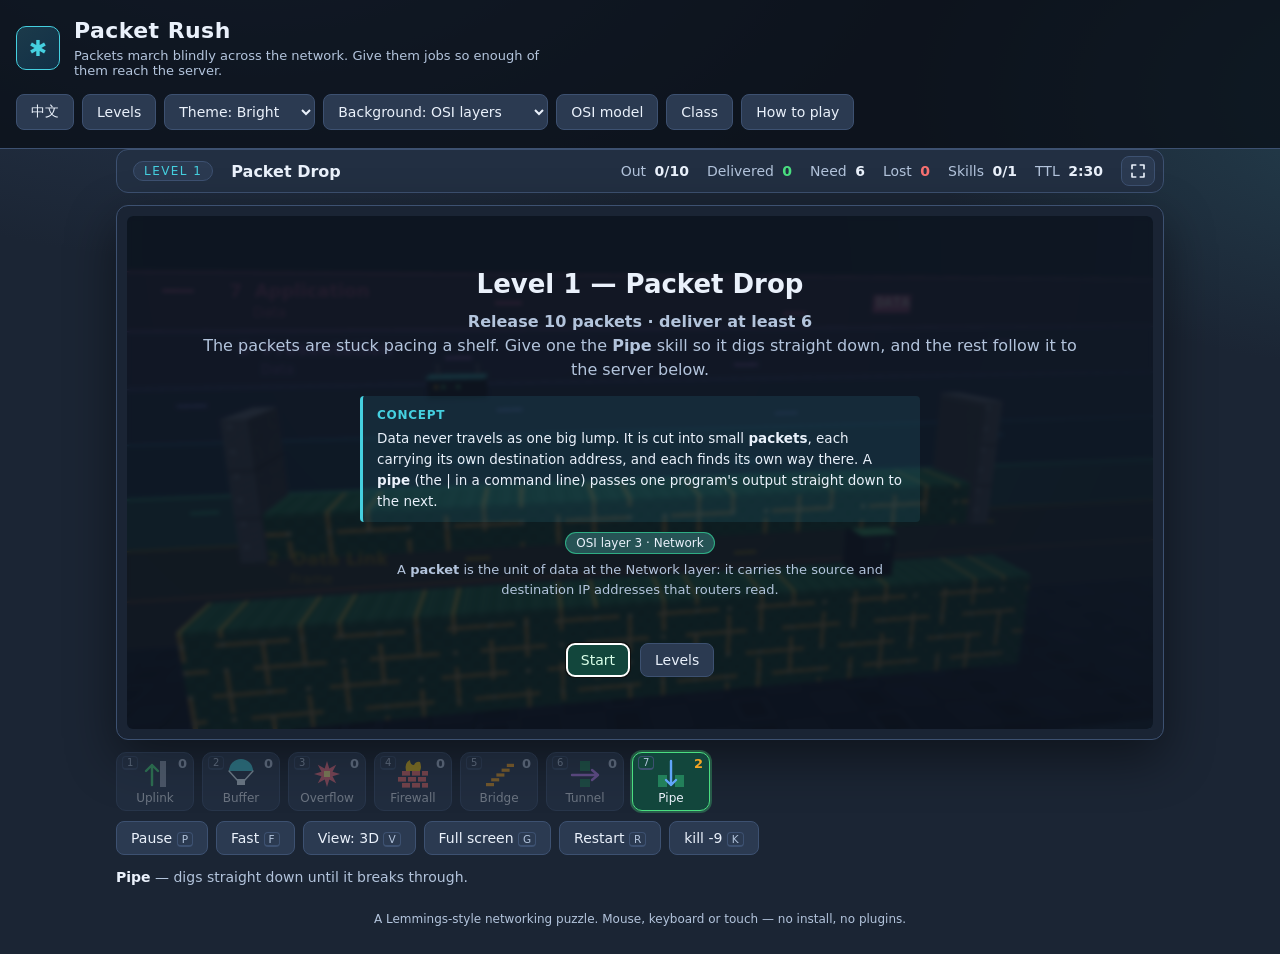
==== commit 650e75df: "Session and Physical levels, OSI-layer worlds and classroom mode Session gates: a gate that opens wh" ====
--- a/index.html
+++ b/index.html
@@ -43,6 +43,7 @@
       <option value="datacentre">Data centre</option>
     </select>
     <button id="btn-osi" class="btn" data-t="btn.osi">OSI model</button>
+    <button id="btn-class" class="btn" data-t="btn.class">Class</button>
     <button id="btn-help" class="btn" data-t="btn.help">How to play</button>
   </div>
 </header>
@@ -76,6 +77,7 @@
         <p id="ov-goal"></p>
         <div id="ov-note" class="ov-note"></div>
         <div id="ov-osi" class="ov-osi"></div>
+        <div id="ov-quiz" class="ov-quiz"></div>
         <p id="ov-stars" class="ov-stars" aria-live="polite"></p>
         <div id="ov-stats" class="ov-stats"></div>
         <div class="overlay-buttons">
@@ -111,6 +113,10 @@
   <h2 data-t="levels.title">Levels</h2>
   <p class="muted" data-t="levels.sub">Deliver enough packets to unlock the next network.</p>
   <div id="daily" class="daily"></div>
+  <div class="level-tabs" role="tablist">
+    <button id="tab-layers" class="btn level-tab" role="tab" data-t="levels.byLayer">By OSI layer</button>
+    <button id="tab-order" class="btn level-tab" role="tab" data-t="levels.inOrder">In order</button>
+  </div>
   <div id="level-list" class="level-list"></div>
   <form method="dialog"><button class="btn" data-t="btn.close">Close</button></form>
 </dialog>
@@ -125,6 +131,24 @@
   <div id="tcpip-extra" class="osi-extra"></div>
   <div class="osi-source"><span data-t="osi.source">Background reading:</span><ul id="osi-links"></ul></div>
   <form method="dialog"><button class="btn" data-t="btn.close">Close</button></form>
+</dialog>
+
+<dialog id="class-dialog" class="class-dialog">
+  <h2 data-t="class.title">Classroom</h2>
+  <p class="muted" data-t="class.sub">Enter your name and the class code your teacher gave you. When your teacher asks, copy your result code and send it to them — no account, nothing uploaded.</p>
+  <div class="class-form">
+    <label for="student-name"><span data-t="class.name">Your name</span><input id="student-name" autocomplete="name" maxlength="40"></label>
+    <label for="class-code"><span data-t="class.code">Class code</span><input id="class-code" autocomplete="off" maxlength="20"></label>
+  </div>
+  <div id="class-summary" class="class-summary"></div>
+  <label class="code-label" for="result-code" data-t="class.result">Your result code</label>
+  <textarea id="result-code" class="result-code" rows="3" readonly></textarea>
+  <div class="class-actions">
+    <button id="btn-copy-code" class="btn btn-primary" data-t="class.copy">Copy result code</button>
+    <a class="btn" href="teacher.html" data-t="class.teacher">Teacher page</a>
+    <form method="dialog"><button class="btn" data-t="btn.close">Close</button></form>
+  </div>
+  <p id="copy-note" class="muted copy-note"></p>
 </dialog>
 
 <dialog id="help-dialog">
@@ -145,6 +169,7 @@
 <script src="js/levels.js"></script>
 <script src="js/backdrop.js"></script>
 <script src="js/layers.js"></script>
+<script src="js/classroom.js"></script>
 <script src="js/render3d.js"></script>
 <script src="js/main.js"></script>
 </body>
--- a/css/game.css
+++ b/css/game.css
@@ -280,7 +280,7 @@
 .level-card .lv-stars, .ov-stars { color: var(--amber); letter-spacing: 2px; }
 .level-card .lv-stars { display: block; font-size: 14px; margin-top: 2px; }
 .level-card .lv-stars .off, .ov-stars .off { color: var(--line); }
-.ov-stars { font-size: 30px; margin: -4px 0 6px; line-height: 1; }
+.overlay-card .ov-stars { font-size: 30px; margin: -4px 0 6px; line-height: 1; color: var(--amber); }
 .ov-stars:empty { display: none; }
 .ov-stars small { display: block; font-size: 13px; letter-spacing: 0; color: var(--muted); margin-top: 6px; }
 .daily {
@@ -448,6 +448,42 @@
     var(--bg);
 }
 
+.ov-quiz { max-width: 560px; margin: 0 auto 14px; text-align: left; }
+.ov-quiz:empty { display: none; }
+.ov-quiz h4 { margin: 0 0 6px; font-size: 12px; letter-spacing: .06em; text-transform: uppercase; color: var(--amber); }
+.ov-quiz p { margin: 0 0 8px; color: var(--text); font-size: 14px; }
+.quiz-opts { display: grid; gap: 6px; }
+.quiz-opts .btn { text-align: left; }
+.quiz-opts .btn.right { border-color: var(--green); background: color-mix(in srgb, var(--green) 18%, var(--panel-2)); }
+.quiz-opts .btn.wrong { border-color: var(--red); background: color-mix(in srgb, var(--red) 18%, var(--panel-2)); }
+.quiz-verdict { margin-top: 8px; font-size: 13px; color: var(--muted); }
+.class-form { display: grid; grid-template-columns: repeat(auto-fit, minmax(200px, 1fr)); gap: 10px; margin: 12px 0; }
+.class-form label { display: grid; gap: 4px; font-size: 13px; color: var(--muted); }
+.class-form input, .result-code {
+  font: inherit; font-size: 14px; color: var(--text); background: var(--panel-2);
+  border: 1px solid var(--line); border-radius: 8px; padding: 8px 10px;
+}
+.class-form input:focus, .result-code:focus { outline: none; border-color: var(--cyan); }
+.class-summary { display: flex; flex-wrap: wrap; gap: 8px 18px; font-size: 13px; color: var(--muted); margin-bottom: 10px; }
+.class-summary b { color: var(--text); }
+.code-label { font-size: 13px; color: var(--muted); }
+.result-code { width: 100%; font-family: ui-monospace, "SFMono-Regular", Menlo, monospace; font-size: 12px; word-break: break-all; resize: vertical; margin-top: 4px; }
+.class-actions { display: flex; flex-wrap: wrap; gap: 8px; margin-top: 10px; }
+.copy-note { min-height: 1.3em; font-size: 13px; }
+.level-tabs { display: flex; gap: 6px; margin: 12px 0 6px; }
+.level-tab[aria-selected="true"] { border-color: var(--cyan); color: var(--cyan); }
+.level-list.worlds { display: grid; grid-template-columns: 1fr; gap: 12px; }
+.world { border-left: 4px solid var(--layer); padding: 6px 0 2px 10px; }
+.world-head { display: flex; align-items: baseline; gap: 8px; margin-bottom: 6px; flex-wrap: wrap; }
+.world-head .num {
+  display: inline-grid; place-items: center; width: 22px; height: 22px; border-radius: 6px;
+  background: var(--layer); color: #0b1020; font-weight: 700; font-size: 13px;
+}
+.world-head strong { font-size: 15px; }
+.world-head .sub { font-size: 12px; color: var(--muted); }
+.world-head .wstars { margin-left: auto; font-size: 12px; color: var(--amber); }
+.world-levels { display: grid; grid-template-columns: repeat(auto-fill, minmax(150px, 1fr)); gap: 8px; }
+
 /* level cards: badge, name, best and stars stacked */
 .level-card { display: flex; flex-direction: column; align-items: flex-start; gap: 3px; min-height: 92px; }
 .level-card strong { font-size: 14px; line-height: 1.25; }
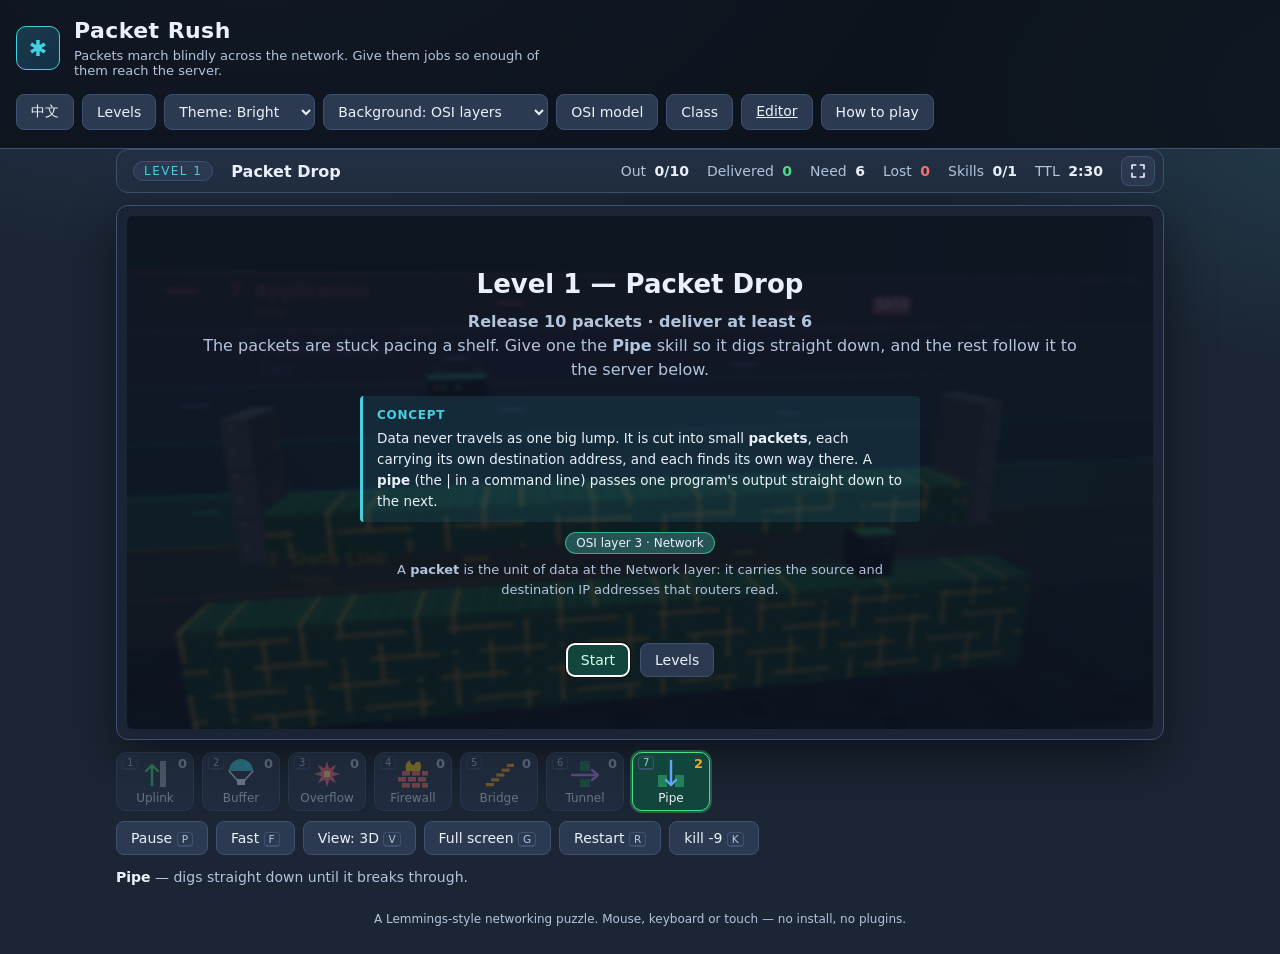
==== commit 80d4aca2: "Level editor with share links; phone fixes editor.html paints terrain as rectangles of silicon, stee" ====
--- a/index.html
+++ b/index.html
@@ -44,6 +44,7 @@
     </select>
     <button id="btn-osi" class="btn" data-t="btn.osi">OSI model</button>
     <button id="btn-class" class="btn" data-t="btn.class">Class</button>
+    <a class="btn" href="editor.html" data-t="btn.editor">Editor</a>
     <button id="btn-help" class="btn" data-t="btn.help">How to play</button>
   </div>
 </header>
@@ -170,6 +171,7 @@
 <script src="js/backdrop.js"></script>
 <script src="js/layers.js"></script>
 <script src="js/classroom.js"></script>
+<script src="js/codec.js"></script>
 <script src="js/render3d.js"></script>
 <script src="js/main.js"></script>
 </body>
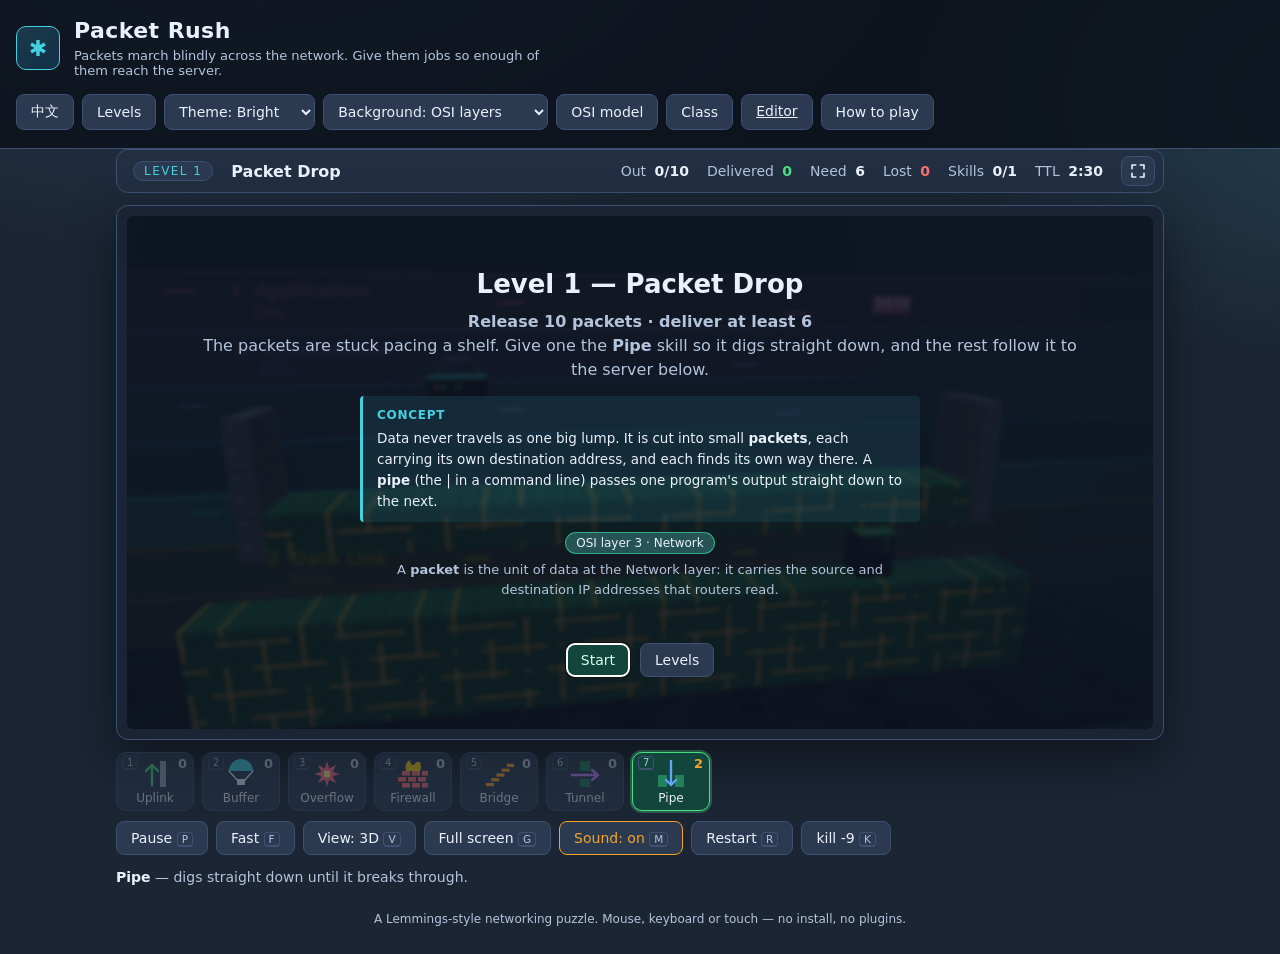
==== commit d25eb6ad: "A sound on / off button The game made sound with no way to turn it off. A Sound button in the toolba" ====
--- a/index.html
+++ b/index.html
@@ -96,6 +96,7 @@
       <button id="btn-fast" class="btn ctl" aria-pressed="false"><span data-t="ctl.fast">Fast</span> <kbd>F</kbd></button>
       <button id="btn-view" class="btn ctl"><span>View: 3D</span> <kbd>V</kbd></button>
       <button id="btn-full" class="btn ctl" aria-pressed="false"><span data-t="ctl.full">Full screen</span> <kbd>G</kbd></button>
+      <button id="btn-sound" class="btn ctl" aria-pressed="true"><span>Sound: on</span> <kbd>M</kbd></button>
       <span id="rate-box" class="rate-box" hidden>
         <button id="btn-rate-down" class="btn ctl" aria-label="Release slower">−</button>
         <span class="rate-read"><span data-t="ctl.rate">Rate</span> <b id="rate-val">1.0s</b></span>
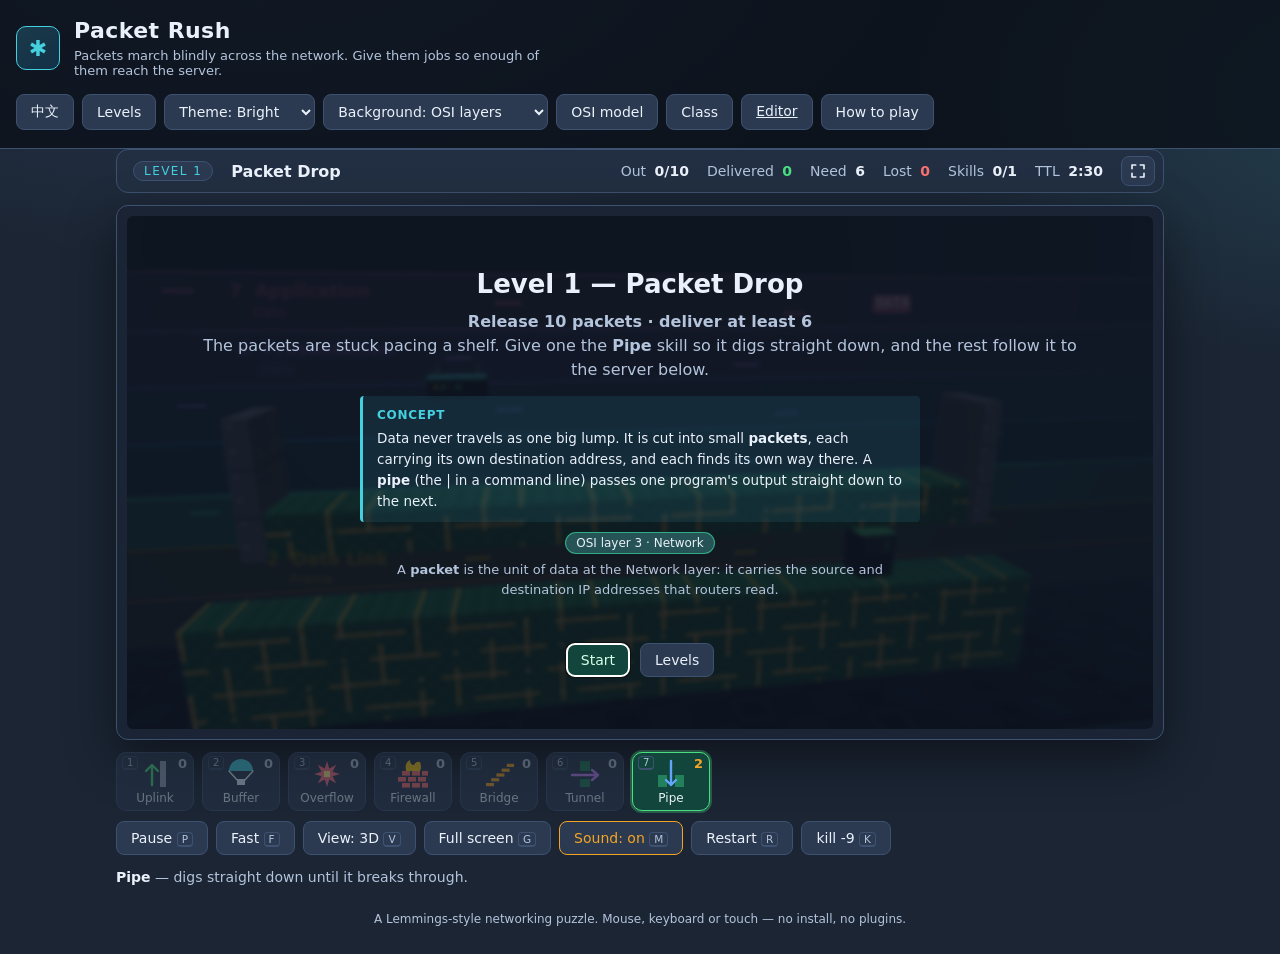
==== commit 09721444: "A Challenge Pack: 16 levels in four categories and four difficulties Dig & Tunnel, Bridges & Climbs," ====
--- a/index.html
+++ b/index.html
@@ -118,6 +118,7 @@
   <div class="level-tabs" role="tablist">
     <button id="tab-layers" class="btn level-tab" role="tab" data-t="levels.byLayer">By OSI layer</button>
     <button id="tab-order" class="btn level-tab" role="tab" data-t="levels.inOrder">In order</button>
+    <button id="tab-challenges" class="btn level-tab" role="tab" data-t="levels.challenges">Challenge Pack</button>
   </div>
   <div id="level-list" class="level-list"></div>
   <form method="dialog"><button class="btn" data-t="btn.close">Close</button></form>
@@ -169,6 +170,7 @@
 
 <script src="js/engine.js"></script>
 <script src="js/levels.js"></script>
+<script src="js/challenges.js"></script>
 <script src="js/backdrop.js"></script>
 <script src="js/layers.js"></script>
 <script src="js/classroom.js"></script>
--- a/css/game.css
+++ b/css/game.css
@@ -484,6 +484,16 @@
 .world-head .wstars { margin-left: auto; font-size: 12px; color: var(--amber); }
 .world-levels { display: grid; grid-template-columns: repeat(auto-fill, minmax(150px, 1fr)); gap: 8px; }
 
+/* challenge pack: categories down, difficulties across */
+.level-list.challenges { display: grid; grid-template-columns: 1fr; gap: 12px; }
+.ch-intro { margin: 0; font-size: 13px; color: var(--muted); }
+.ch-cat h3 { margin: 0 0 6px; font-size: 15px; display: flex; gap: 8px; align-items: baseline; }
+.ch-cat h3 .wstars { margin-left: auto; font-size: 12px; color: var(--amber); font-weight: 400; }
+.ch-row { display: grid; grid-template-columns: repeat(4, minmax(0, 1fr)); gap: 8px; }
+.ch-row .level-card { border-top: 3px solid var(--diff); min-height: 96px; }
+.ch-row .diff { font-size: 11px; font-weight: 700; letter-spacing: .05em; text-transform: uppercase; color: var(--diff); }
+@media (max-width: 600px) { .ch-row { grid-template-columns: repeat(2, minmax(0, 1fr)); } }
+
 /* level cards: badge, name, best and stars stacked */
 .level-card { display: flex; flex-direction: column; align-items: flex-start; gap: 3px; min-height: 92px; }
 .level-card strong { font-size: 14px; line-height: 1.25; }
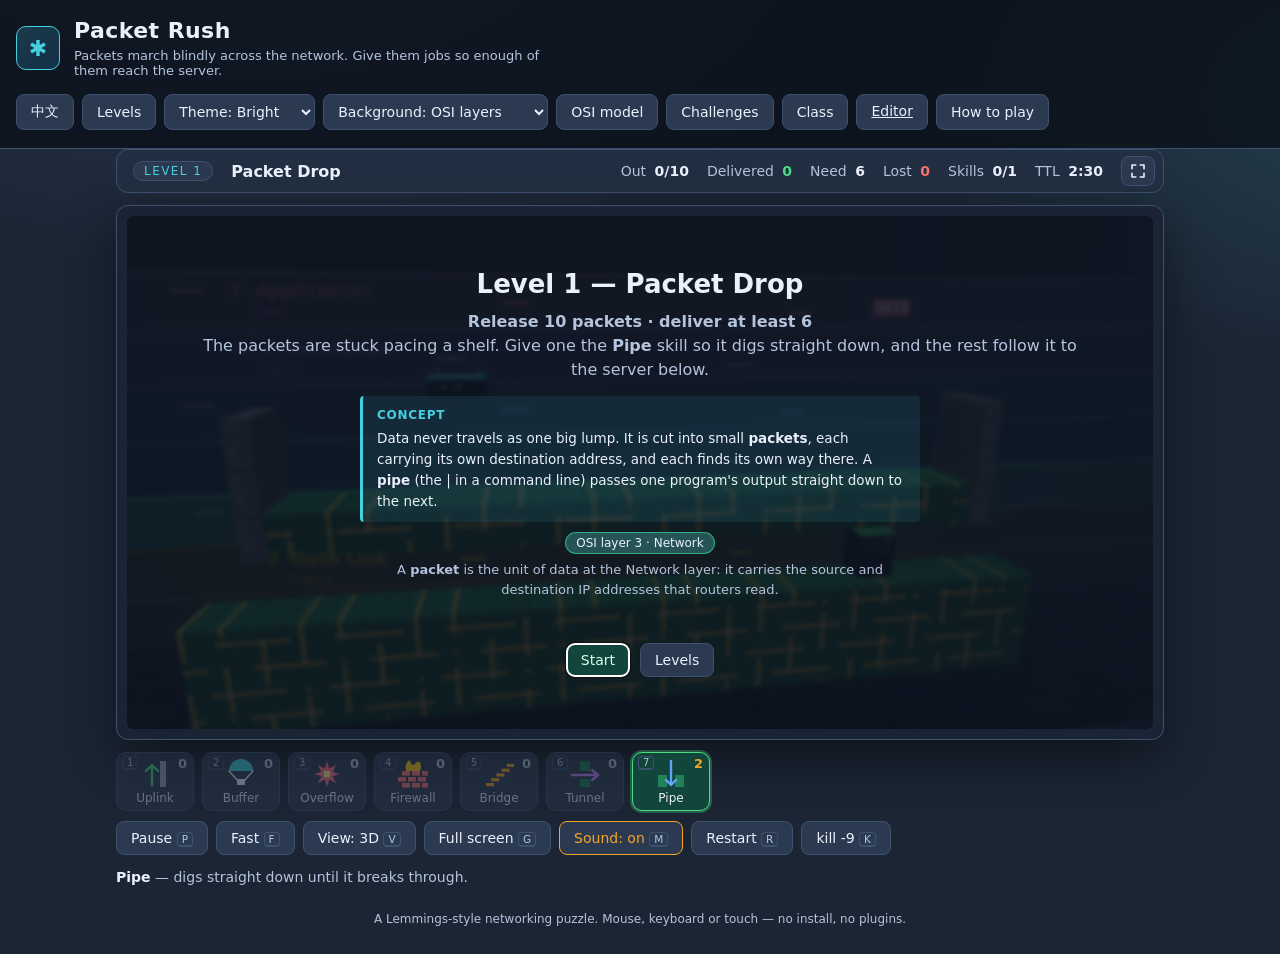
==== commit 0aaf1c2a: "Let players choose any special stage Every Challenge Pack stage is now open from the start instead o" ====
--- a/index.html
+++ b/index.html
@@ -43,6 +43,7 @@
       <option value="datacentre">Data centre</option>
     </select>
     <button id="btn-osi" class="btn" data-t="btn.osi">OSI model</button>
+    <button id="btn-challenges" class="btn" data-t="btn.challenges">Challenges</button>
     <button id="btn-class" class="btn" data-t="btn.class">Class</button>
     <a class="btn" href="editor.html" data-t="btn.editor">Editor</a>
     <button id="btn-help" class="btn" data-t="btn.help">How to play</button>
--- a/css/game.css
+++ b/css/game.css
@@ -487,6 +487,10 @@
 /* challenge pack: categories down, difficulties across */
 .level-list.challenges { display: grid; grid-template-columns: 1fr; gap: 12px; }
 .ch-intro { margin: 0; font-size: 13px; color: var(--muted); }
+.ch-filters { display: flex; flex-wrap: wrap; gap: 6px; }
+.ch-filter { font: inherit; font-size: 13px; color: var(--text); background: var(--panel-2); border: 1px solid var(--line); border-radius: 999px; padding: 4px 12px; cursor: pointer; }
+.ch-filter[aria-pressed="true"] { border-color: var(--f, var(--cyan)); color: var(--f, var(--cyan)); background: color-mix(in srgb, var(--f, var(--cyan)) 14%, var(--panel-2)); }
+.ch-row.filtered { grid-template-columns: repeat(auto-fill, minmax(150px, 1fr)); }
 .ch-cat h3 { margin: 0 0 6px; font-size: 15px; display: flex; gap: 8px; align-items: baseline; }
 .ch-cat h3 .wstars { margin-left: auto; font-size: 12px; color: var(--amber); font-weight: 400; }
 .ch-row { display: grid; grid-template-columns: repeat(4, minmax(0, 1fr)); gap: 8px; }
